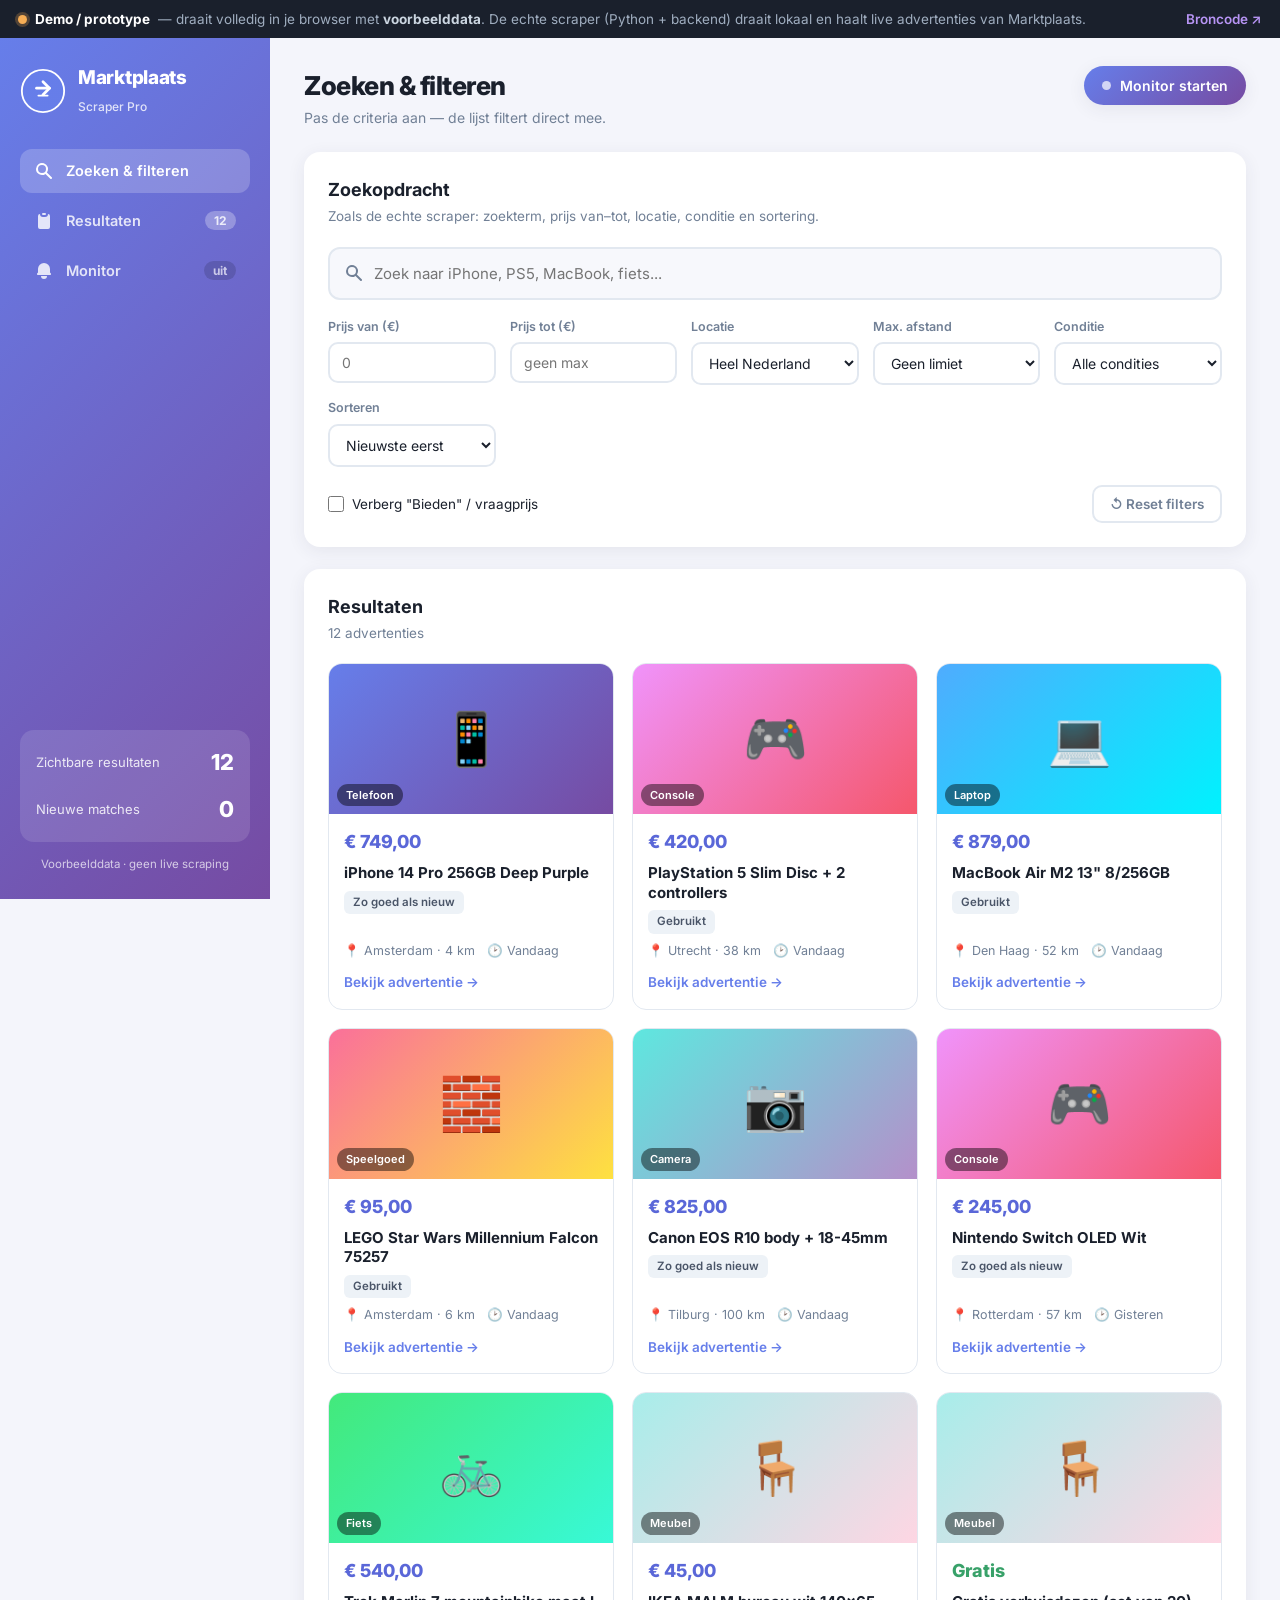
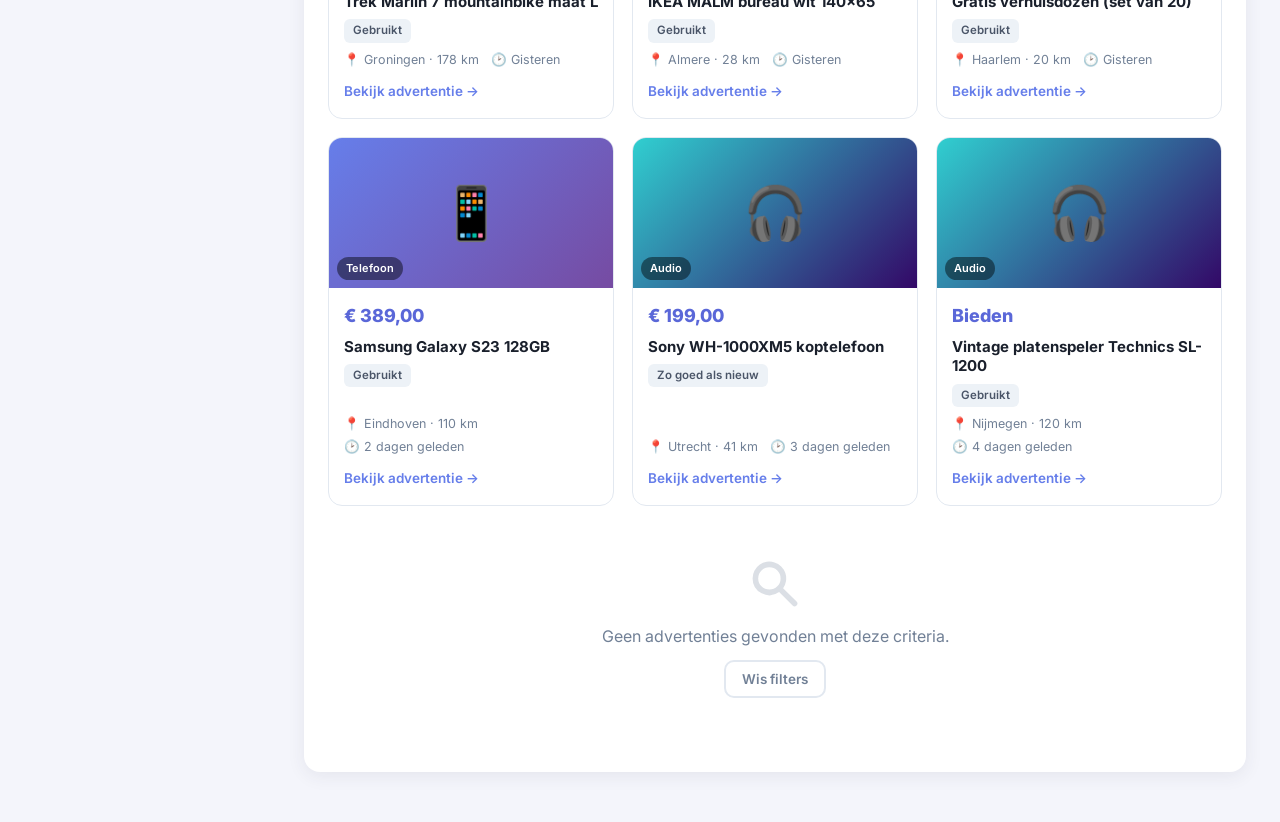
==== demo/index.html @ 2acb59a7 "demo update" ====
<!DOCTYPE html>
<html lang="nl">
<head>
  <meta charset="UTF-8" />
  <meta name="viewport" content="width=device-width, initial-scale=1.0" />
  <title>Marktplaats Scraper — Live Demo</title>
  <meta name="description" content="Interactieve demo van de Marktplaats Scraper: zoek, filter en krijg een melding bij een nieuwe match. Prototype met voorbeelddata." />
  <link rel="preconnect" href="https://fonts.googleapis.com" />
  <link rel="preconnect" href="https://fonts.gstatic.com" crossorigin />
  <link href="https://fonts.googleapis.com/css2?family=Inter:wght@400;500;600;700;800&display=swap" rel="stylesheet" />
  <link rel="stylesheet" href="styles.css" />
  <link rel="icon" href="data:image/svg+xml,%3Csvg xmlns='http://www.w3.org/2000/svg' viewBox='0 0 50 50'%3E%3Ccircle cx='25' cy='25' r='23' fill='%23667eea'/%3E%3Cpath d='M25 15l7 7-7 7M18 22h14' stroke='white' stroke-width='3' fill='none' stroke-linecap='round'/%3E%3C/svg%3E" />
</head>
<body>
  <!-- Eerlijke demo-banner -->
  <div class="demo-banner">
    <span class="demo-banner__dot"></span>
    <strong>Demo / prototype</strong>
    <span class="demo-banner__text">— draait volledig in je browser met <strong>voorbeelddata</strong>. De echte scraper (Python&nbsp;+&nbsp;backend) draait lokaal en haalt live advertenties van Marktplaats.</span>
    <a class="demo-banner__link" href="https://github.com/Rames321/MarktsplaatsScraper2" target="_blank" rel="noopener">Broncode ↗</a>
  </div>

  <div class="app">
    <!-- Sidebar -->
    <aside class="sidebar">
      <div class="sidebar-header">
        <div class="logo">
          <svg width="46" height="46" viewBox="0 0 50 50" fill="none" xmlns="http://www.w3.org/2000/svg" aria-hidden="true">
            <circle cx="25" cy="25" r="23" fill="url(#g)" stroke="white" stroke-width="2"/>
            <path d="M25 15L32 22L25 29" stroke="white" stroke-width="3" stroke-linecap="round" stroke-linejoin="round"/>
            <path d="M18 22H32" stroke="white" stroke-width="3" stroke-linecap="round"/>
            <path d="M20 30H30" stroke="white" stroke-width="2" stroke-linecap="round"/>
            <defs>
              <linearGradient id="g" x1="0" y1="0" x2="50" y2="50">
                <stop offset="0%" stop-color="#667eea"/>
                <stop offset="100%" stop-color="#764ba2"/>
              </linearGradient>
            </defs>
          </svg>
          <div class="logo-text">
            <h2>Marktplaats</h2>
            <span>Scraper Pro</span>
          </div>
        </div>
      </div>

      <nav class="sidebar-nav">
        <button class="nav-item active" data-scroll="search-panel">
          <svg width="20" height="20" viewBox="0 0 20 20" fill="currentColor"><path d="M8 4a4 4 0 100 8 4 4 0 000-8zM2 8a6 6 0 1110.89 3.476l4.817 4.817a1 1 0 01-1.414 1.414l-4.816-4.816A6 6 0 012 8z"/></svg>
          <span>Zoeken &amp; filteren</span>
        </button>
        <button class="nav-item" data-scroll="results-panel">
          <svg width="20" height="20" viewBox="0 0 20 20" fill="currentColor"><path d="M9 2a1 1 0 000 2h2a1 1 0 100-2H9z"/><path fill-rule="evenodd" d="M4 5a2 2 0 012-2 3 3 0 003 3h2a3 3 0 003-3 2 2 0 012 2v11a2 2 0 01-2 2H6a2 2 0 01-2-2V5z" clip-rule="evenodd"/></svg>
          <span>Resultaten</span>
          <span class="badge" id="navResultCount">0</span>
        </button>
        <button class="nav-item" id="monitorToggleBtn">
          <svg width="20" height="20" viewBox="0 0 20 20" fill="currentColor"><path d="M10 2a6 6 0 00-6 6v3.586l-.707.707A1 1 0 004 14h12a1 1 0 00.707-1.707L16 11.586V8a6 6 0 00-6-6zM10 18a3 3 0 01-3-3h6a3 3 0 01-3 3z"/></svg>
          <span>Monitor</span>
          <span class="badge badge--off" id="monitorStateBadge">uit</span>
        </button>
      </nav>

      <div class="sidebar-footer">
        <div class="stats-card">
          <div class="stat">
            <span class="stat-label">Zichtbare resultaten</span>
            <span class="stat-value" id="statVisible">0</span>
          </div>
          <div class="stat">
            <span class="stat-label">Nieuwe matches</span>
            <span class="stat-value" id="statNew">0</span>
          </div>
        </div>
        <p class="sidebar-note">Voorbeelddata · geen live scraping</p>
      </div>
    </aside>

    <!-- Main -->
    <main class="main-content">
      <header class="top-bar">
        <div>
          <h1>Zoeken &amp; filteren</h1>
          <p class="subtitle">Pas de criteria aan — de lijst filtert direct mee.</p>
        </div>
        <button class="monitor-pill" id="monitorPill">
          <span class="monitor-pill__dot"></span>
          <span id="monitorPillText">Monitor starten</span>
        </button>
      </header>

      <div class="content-wrapper">
        <!-- Filterpaneel -->
        <section class="panel" id="search-panel">
          <div class="panel-header">
            <h2>Zoekopdracht</h2>
            <p>Zoals de echte scraper: zoekterm, prijs van–tot, locatie, conditie en sortering.</p>
          </div>

          <div class="search-box">
            <svg class="search-icon" width="20" height="20" viewBox="0 0 20 20" fill="currentColor"><path d="M8 4a4 4 0 100 8 4 4 0 000-8zM2 8a6 6 0 1110.89 3.476l4.817 4.817a1 1 0 01-1.414 1.414l-4.816-4.816A6 6 0 012 8z"/></svg>
            <input type="text" id="searchTerm" placeholder="Zoek naar iPhone, PS5, MacBook, fiets..." autocomplete="off" />
            <button class="clear-search" id="clearSearch" title="Wis zoekterm" hidden>×</button>
          </div>

          <div class="filter-grid">
            <div class="filter-item">
              <label for="minPrice">Prijs van (€)</label>
              <input type="number" id="minPrice" placeholder="0" min="0" />
            </div>
            <div class="filter-item">
              <label for="maxPrice">Prijs tot (€)</label>
              <input type="number" id="maxPrice" placeholder="geen max" min="0" />
            </div>
            <div class="filter-item">
              <label for="location">Locatie</label>
              <select id="location">
                <option value="">Heel Nederland</option>
              </select>
            </div>
            <div class="filter-item">
              <label for="distance">Max. afstand</label>
              <select id="distance">
                <option value="">Geen limiet</option>
                <option value="10">Binnen 10 km</option>
                <option value="25">Binnen 25 km</option>
                <option value="50">Binnen 50 km</option>
                <option value="100">Binnen 100 km</option>
              </select>
            </div>
            <div class="filter-item">
              <label for="condition">Conditie</label>
              <select id="condition">
                <option value="">Alle condities</option>
                <option value="Nieuw">Nieuw</option>
                <option value="Zo goed als nieuw">Zo goed als nieuw</option>
                <option value="Gebruikt">Gebruikt</option>
              </select>
            </div>
            <div class="filter-item">
              <label for="sortBy">Sorteren</label>
              <select id="sortBy">
                <option value="date">Nieuwste eerst</option>
                <option value="price-asc">Prijs (laag → hoog)</option>
                <option value="price-desc">Prijs (hoog → laag)</option>
                <option value="distance">Dichtstbijzijnd</option>
              </select>
            </div>
          </div>

          <div class="filter-actions">
            <label class="checkbox">
              <input type="checkbox" id="excludeBidding" />
              <span>Verberg "Bieden" / vraagprijs</span>
            </label>
            <button class="reset-btn" id="resetFilters">↺ Reset filters</button>
          </div>
        </section>

        <!-- Resultaten -->
        <section class="panel" id="results-panel">
          <div class="panel-header results-header">
            <div>
              <h2>Resultaten</h2>
              <p id="resultSummary">—</p>
            </div>
            <div class="active-filters" id="activeFilters"></div>
          </div>

          <div class="results-grid" id="resultsGrid"></div>

          <div class="empty-state" id="emptyState" hidden>
            <svg width="56" height="56" viewBox="0 0 20 20" fill="currentColor" opacity="0.25"><path d="M8 4a4 4 0 100 8 4 4 0 000-8zM2 8a6 6 0 1110.89 3.476l4.817 4.817a1 1 0 01-1.414 1.414l-4.816-4.816A6 6 0 012 8z"/></svg>
            <p>Geen advertenties gevonden met deze criteria.</p>
            <button class="reset-btn" id="emptyReset">Wis filters</button>
          </div>
        </section>
      </div>
    </main>
  </div>

  <!-- Toast container voor "nieuwe match"-meldingen -->
  <div class="toast-stack" id="toastStack" aria-live="polite"></div>

  <script src="data.js"></script>
  <script src="app.js"></script>
</body>
</html>
---- demo/styles.css ----
/* ===========================================================================
   Marktplaats Scraper — demo styling
   Huisstijl overgenomen van de echte React-app: paarse gradient #667eea→#764ba2,
   sidebar-layout, kaarten met zachte schaduw.
   =========================================================================== */

:root {
  --grad: linear-gradient(135deg, #667eea 0%, #764ba2 100%);
  --purple: #667eea;
  --purple-dark: #5a67d8;
  --ink: #1a202c;
  --muted: #718096;
  --line: #e2e8f0;
  --bg: #f4f5fb;
  --card: #ffffff;
  --green: #38a169;
  --shadow: 0 4px 18px rgba(45, 55, 72, 0.08);
  --shadow-lg: 0 12px 34px rgba(45, 55, 72, 0.16);
  --radius: 16px;
}

* { box-sizing: border-box; margin: 0; padding: 0; }

body {
  font-family: 'Inter', system-ui, -apple-system, sans-serif;
  background: var(--bg);
  color: var(--ink);
  line-height: 1.5;
  -webkit-font-smoothing: antialiased;
}

/* ---- Demo banner ---- */
.demo-banner {
  display: flex;
  align-items: center;
  gap: 8px;
  flex-wrap: wrap;
  padding: 9px 18px;
  font-size: 13.5px;
  background: #1a202c;
  color: #e2e8f0;
}
.demo-banner strong { color: #fff; }
.demo-banner__text { color: #a0aec0; }
.demo-banner__text strong { color: #cbd5e0; }
.demo-banner__dot {
  width: 9px; height: 9px; border-radius: 50%;
  background: #f6ad55;
  box-shadow: 0 0 0 3px rgba(246, 173, 85, 0.25);
  flex-shrink: 0;
}
.demo-banner__link {
  margin-left: auto;
  color: #b794f4;
  text-decoration: none;
  font-weight: 600;
  white-space: nowrap;
}
.demo-banner__link:hover { text-decoration: underline; }

/* ---- App layout ---- */
.app {
  display: grid;
  grid-template-columns: 270px 1fr;
  min-height: calc(100vh - 39px);
}

/* ---- Sidebar ---- */
.sidebar {
  background: var(--grad);
  color: #fff;
  padding: 26px 20px;
  display: flex;
  flex-direction: column;
  position: sticky;
  top: 0;
  height: calc(100vh - 39px);
}
.sidebar-header { margin-bottom: 32px; }
.logo { display: flex; align-items: center; gap: 12px; }
.logo-text h2 { font-size: 19px; font-weight: 800; letter-spacing: -0.3px; }
.logo-text span { font-size: 12px; opacity: 0.8; font-weight: 500; }

.sidebar-nav { display: flex; flex-direction: column; gap: 6px; }
.nav-item {
  display: flex;
  align-items: center;
  gap: 12px;
  width: 100%;
  padding: 12px 14px;
  border: none;
  border-radius: 12px;
  background: transparent;
  color: rgba(255, 255, 255, 0.82);
  font-size: 14.5px;
  font-weight: 600;
  font-family: inherit;
  cursor: pointer;
  text-align: left;
  transition: background 0.15s, color 0.15s;
}
.nav-item:hover { background: rgba(255, 255, 255, 0.12); color: #fff; }
.nav-item.active { background: rgba(255, 255, 255, 0.2); color: #fff; }
.nav-item span:nth-child(2) { flex: 1; }
.badge {
  background: rgba(255, 255, 255, 0.28);
  border-radius: 999px;
  padding: 2px 9px;
  font-size: 12px;
  font-weight: 700;
  min-width: 22px;
  text-align: center;
}
.badge--off { background: rgba(0, 0, 0, 0.18); opacity: 0.8; }
.nav-item.monitor-on .badge { background: var(--green); }

.sidebar-footer { margin-top: auto; padding-top: 24px; }
.stats-card {
  background: rgba(255, 255, 255, 0.12);
  border-radius: 14px;
  padding: 16px;
  display: flex;
  flex-direction: column;
  gap: 14px;
}
.stat { display: flex; justify-content: space-between; align-items: center; }
.stat-label { font-size: 13px; opacity: 0.85; }
.stat-value { font-size: 22px; font-weight: 800; }
.sidebar-note {
  margin-top: 14px;
  font-size: 11.5px;
  opacity: 0.7;
  text-align: center;
}

/* ---- Main ---- */
.main-content { padding: 28px 34px 50px; max-width: 1180px; }
.top-bar {
  display: flex;
  justify-content: space-between;
  align-items: flex-start;
  gap: 16px;
  margin-bottom: 24px;
}
.top-bar h1 { font-size: 26px; font-weight: 800; letter-spacing: -0.5px; }
.subtitle { color: var(--muted); font-size: 14px; margin-top: 2px; }

.monitor-pill {
  display: inline-flex;
  align-items: center;
  gap: 9px;
  padding: 11px 18px;
  border: none;
  border-radius: 999px;
  background: var(--grad);
  color: #fff;
  font-family: inherit;
  font-size: 14px;
  font-weight: 600;
  cursor: pointer;
  box-shadow: var(--shadow);
  transition: transform 0.12s, box-shadow 0.15s;
  white-space: nowrap;
}
.monitor-pill:hover { transform: translateY(-1px); box-shadow: var(--shadow-lg); }
.monitor-pill__dot {
  width: 9px; height: 9px; border-radius: 50%;
  background: #fff; opacity: 0.7;
}
.monitor-pill.on { background: var(--green); }
.monitor-pill.on .monitor-pill__dot {
  opacity: 1;
  animation: pulse 1.6s infinite;
}
@keyframes pulse {
  0%, 100% { box-shadow: 0 0 0 0 rgba(255, 255, 255, 0.7); }
  50% { box-shadow: 0 0 0 7px rgba(255, 255, 255, 0); }
}

.content-wrapper { display: flex; flex-direction: column; gap: 22px; }

/* ---- Panels ---- */
.panel {
  background: var(--card);
  border-radius: var(--radius);
  padding: 24px;
  box-shadow: var(--shadow);
}
.panel-header { margin-bottom: 20px; }
.panel-header h2 { font-size: 18px; font-weight: 700; }
.panel-header p { color: var(--muted); font-size: 13.5px; margin-top: 3px; }

/* ---- Search box ---- */
.search-box {
  display: flex;
  align-items: center;
  gap: 10px;
  background: #f7f8fc;
  border: 2px solid var(--line);
  border-radius: 12px;
  padding: 4px 14px;
  margin-bottom: 18px;
  transition: border-color 0.15s, box-shadow 0.15s;
}
.search-box:focus-within {
  border-color: var(--purple);
  box-shadow: 0 0 0 4px rgba(102, 126, 234, 0.12);
}
.search-icon { color: var(--muted); flex-shrink: 0; }
.search-box input {
  flex: 1;
  border: none;
  background: transparent;
  font-family: inherit;
  font-size: 15px;
  padding: 11px 0;
  outline: none;
  color: var(--ink);
}
.clear-search {
  border: none;
  background: var(--line);
  color: var(--muted);
  width: 24px; height: 24px;
  border-radius: 50%;
  font-size: 17px;
  line-height: 1;
  cursor: pointer;
}
.clear-search:hover { background: #cbd5e0; }

/* ---- Filter grid ---- */
.filter-grid {
  display: grid;
  grid-template-columns: repeat(auto-fit, minmax(160px, 1fr));
  gap: 14px;
}
.filter-item { display: flex; flex-direction: column; gap: 6px; }
.filter-item label {
  font-size: 12.5px;
  font-weight: 600;
  color: var(--muted);
}
.filter-item input,
.filter-item select {
  border: 2px solid var(--line);
  border-radius: 10px;
  padding: 10px 12px;
  font-family: inherit;
  font-size: 14px;
  color: var(--ink);
  background: #fff;
  outline: none;
  transition: border-color 0.15s, box-shadow 0.15s;
}
.filter-item input:focus,
.filter-item select:focus {
  border-color: var(--purple);
  box-shadow: 0 0 0 4px rgba(102, 126, 234, 0.12);
}

.filter-actions {
  display: flex;
  justify-content: space-between;
  align-items: center;
  gap: 14px;
  margin-top: 18px;
  flex-wrap: wrap;
}
.checkbox {
  display: inline-flex;
  align-items: center;
  gap: 8px;
  font-size: 13.5px;
  color: var(--ink);
  cursor: pointer;
}
.checkbox input { width: 16px; height: 16px; accent-color: var(--purple); cursor: pointer; }
.reset-btn {
  border: 2px solid var(--line);
  background: #fff;
  color: var(--muted);
  font-family: inherit;
  font-size: 13.5px;
  font-weight: 600;
  padding: 9px 16px;
  border-radius: 10px;
  cursor: pointer;
  transition: border-color 0.15s, color 0.15s;
}
.reset-btn:hover { border-color: var(--purple); color: var(--purple); }

/* ---- Results header ---- */
.results-header {
  display: flex;
  justify-content: space-between;
  align-items: flex-start;
  gap: 16px;
  flex-wrap: wrap;
}
.active-filters { display: flex; flex-wrap: wrap; gap: 7px; }
.filter-tag {
  display: inline-flex;
  align-items: center;
  gap: 6px;
  background: rgba(102, 126, 234, 0.12);
  color: var(--purple-dark);
  border-radius: 999px;
  padding: 5px 12px;
  font-size: 12.5px;
  font-weight: 600;
}

/* ---- Results grid ---- */
.results-grid {
  display: grid;
  grid-template-columns: repeat(auto-fill, minmax(250px, 1fr));
  gap: 18px;
}
.result-card {
  border: 1px solid var(--line);
  border-radius: 14px;
  overflow: hidden;
  background: #fff;
  display: flex;
  flex-direction: column;
  transition: transform 0.15s, box-shadow 0.15s, border-color 0.15s;
  animation: cardIn 0.3s ease both;
}
.result-card:hover {
  transform: translateY(-3px);
  box-shadow: var(--shadow-lg);
  border-color: transparent;
}
@keyframes cardIn {
  from { opacity: 0; transform: translateY(8px); }
  to { opacity: 1; transform: translateY(0); }
}
.result-thumb {
  height: 150px;
  display: flex;
  align-items: center;
  justify-content: center;
  font-size: 52px;
  position: relative;
}
.result-thumb .cat-label {
  position: absolute;
  bottom: 8px; left: 8px;
  background: rgba(0, 0, 0, 0.45);
  color: #fff;
  font-size: 11px;
  font-weight: 600;
  padding: 3px 9px;
  border-radius: 999px;
  text-transform: capitalize;
  backdrop-filter: blur(2px);
}
.new-flag {
  position: absolute;
  top: 8px; right: 8px;
  background: var(--green);
  color: #fff;
  font-size: 11px;
  font-weight: 700;
  padding: 4px 10px;
  border-radius: 999px;
  box-shadow: 0 2px 8px rgba(56, 161, 105, 0.4);
}
.result-body { padding: 14px 15px 16px; display: flex; flex-direction: column; gap: 8px; flex: 1; }
.result-title {
  font-size: 15px;
  font-weight: 700;
  line-height: 1.3;
  display: -webkit-box;
  -webkit-line-clamp: 2;
  -webkit-box-orient: vertical;
  overflow: hidden;
}
.result-price {
  font-size: 18px;
  font-weight: 800;
  color: var(--purple-dark);
}
.result-price.free { color: var(--green); }
.result-meta {
  display: flex;
  flex-wrap: wrap;
  gap: 4px 12px;
  font-size: 12.5px;
  color: var(--muted);
  margin-top: auto;
}
.result-meta span { display: inline-flex; align-items: center; gap: 4px; }
.result-cond {
  align-self: flex-start;
  font-size: 11.5px;
  font-weight: 600;
  color: #4a5568;
  background: #edf2f7;
  padding: 3px 9px;
  border-radius: 6px;
}
.result-link {
  margin-top: 4px;
  font-size: 13.5px;
  font-weight: 600;
  color: var(--purple);
  text-decoration: none;
}
.result-link:hover { text-decoration: underline; }

/* ---- Empty state ---- */
.empty-state {
  display: flex;
  flex-direction: column;
  align-items: center;
  gap: 12px;
  padding: 50px 20px;
  text-align: center;
  color: var(--muted);
}

/* ---- Toast ---- */
.toast-stack {
  position: fixed;
  bottom: 24px;
  right: 24px;
  display: flex;
  flex-direction: column;
  gap: 12px;
  z-index: 1000;
  max-width: 360px;
}
.toast {
  display: flex;
  gap: 12px;
  background: #fff;
  border-radius: 14px;
  box-shadow: var(--shadow-lg);
  padding: 14px 16px;
  border-left: 4px solid var(--green);
  animation: toastIn 0.4s cubic-bezier(0.16, 1, 0.3, 1) both;
}
.toast.leaving { animation: toastOut 0.3s ease forwards; }
@keyframes toastIn {
  from { opacity: 0; transform: translateX(40px) scale(0.95); }
  to { opacity: 1; transform: translateX(0) scale(1); }
}
@keyframes toastOut {
  to { opacity: 0; transform: translateX(40px); }
}
.toast__icon {
  width: 38px; height: 38px;
  border-radius: 10px;
  background: rgba(56, 161, 105, 0.14);
  display: flex;
  align-items: center;
  justify-content: center;
  font-size: 20px;
  flex-shrink: 0;
}
.toast__body { flex: 1; min-width: 0; }
.toast__title { font-size: 13px; font-weight: 700; color: var(--green); }
.toast__listing { font-size: 14px; font-weight: 600; margin: 2px 0 1px; }
.toast__listing.clip {
  display: -webkit-box; -webkit-line-clamp: 1; -webkit-box-orient: vertical; overflow: hidden;
}
.toast__meta { font-size: 12.5px; color: var(--muted); }
.toast__close {
  border: none; background: transparent;
  color: var(--muted); font-size: 18px;
  cursor: pointer; align-self: flex-start;
  line-height: 1;
}

/* ---- Responsive ---- */
@media (max-width: 880px) {
  .app { grid-template-columns: 1fr; }
  .sidebar {
    position: static;
    height: auto;
    flex-direction: row;
    align-items: center;
    flex-wrap: wrap;
    gap: 12px 24px;
    padding: 16px 20px;
  }
  .sidebar-header { margin-bottom: 0; }
  .sidebar-nav { flex-direction: row; flex-wrap: wrap; gap: 6px; }
  .nav-item span:nth-child(2) { flex: none; }
  .sidebar-footer { display: none; }
  .main-content { padding: 22px 18px 40px; }
  .top-bar { flex-direction: column; }
  .toast-stack { left: 16px; right: 16px; max-width: none; bottom: 16px; }
}
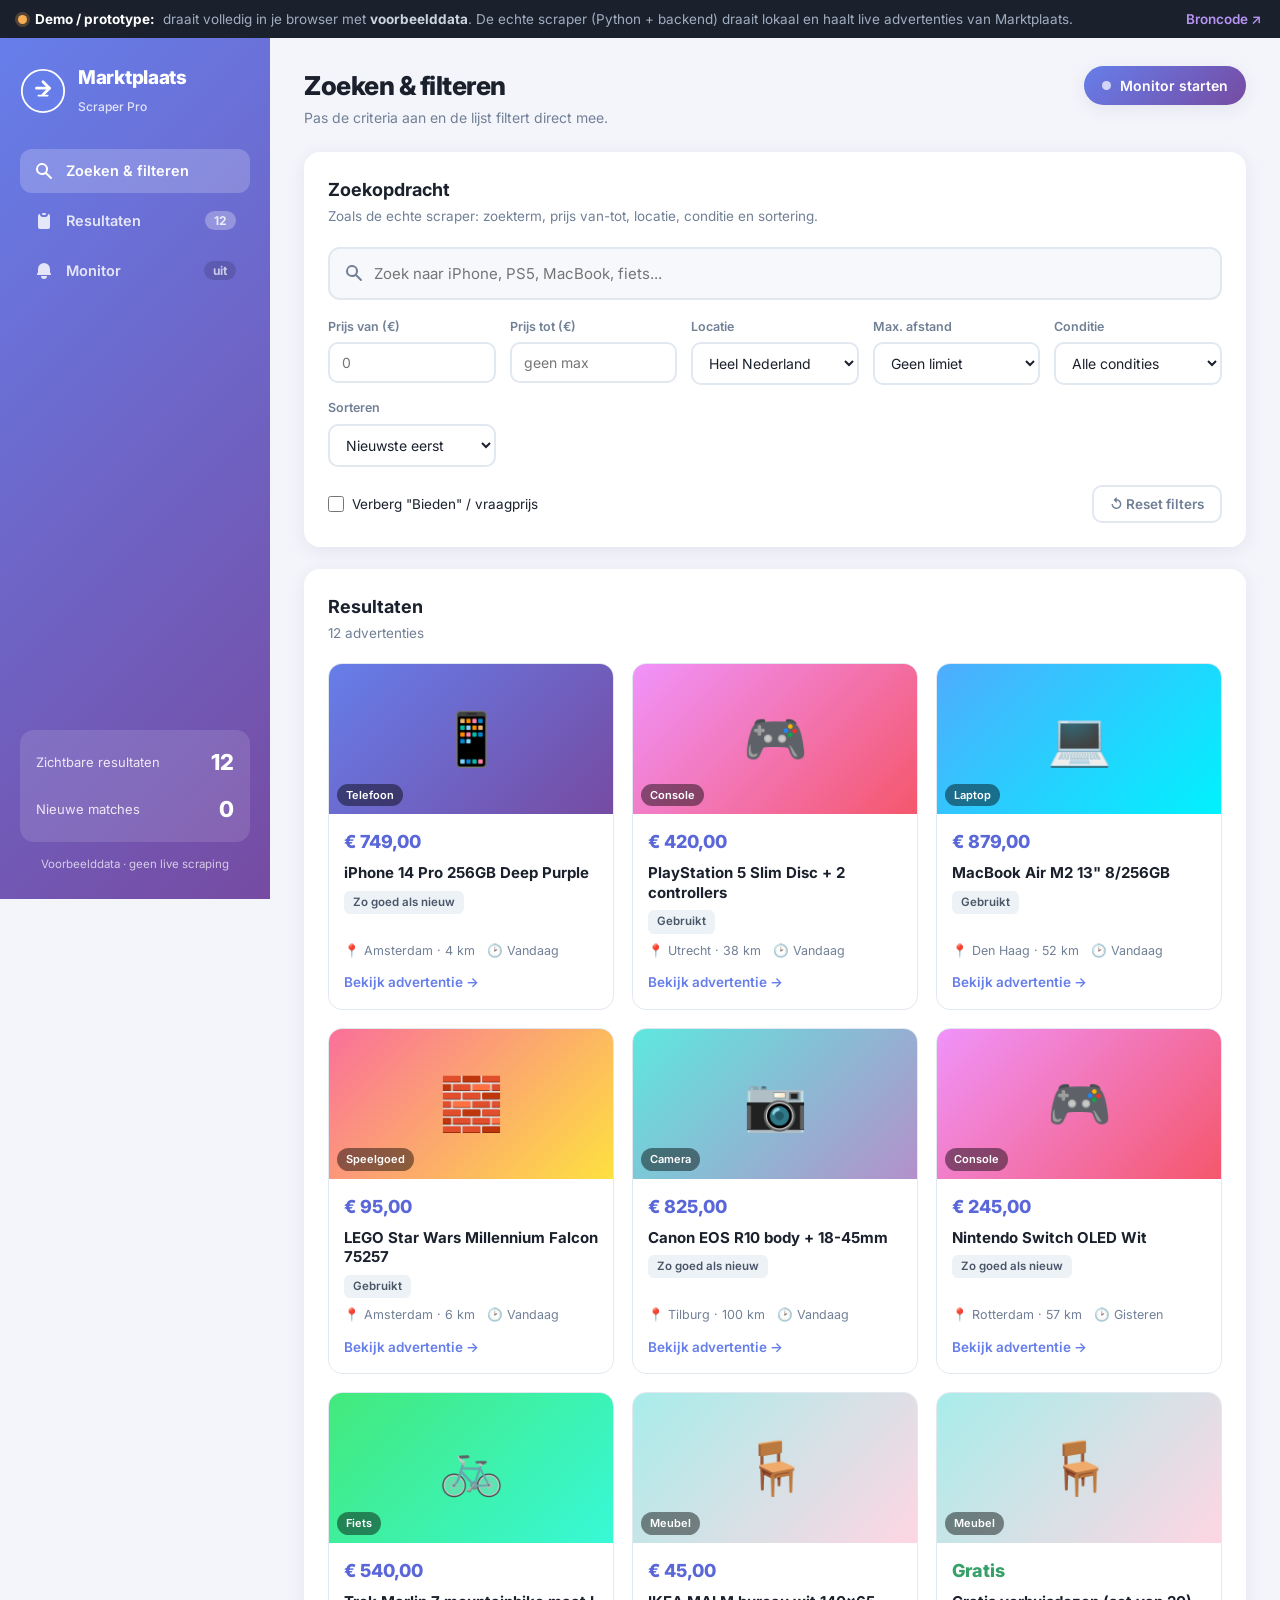
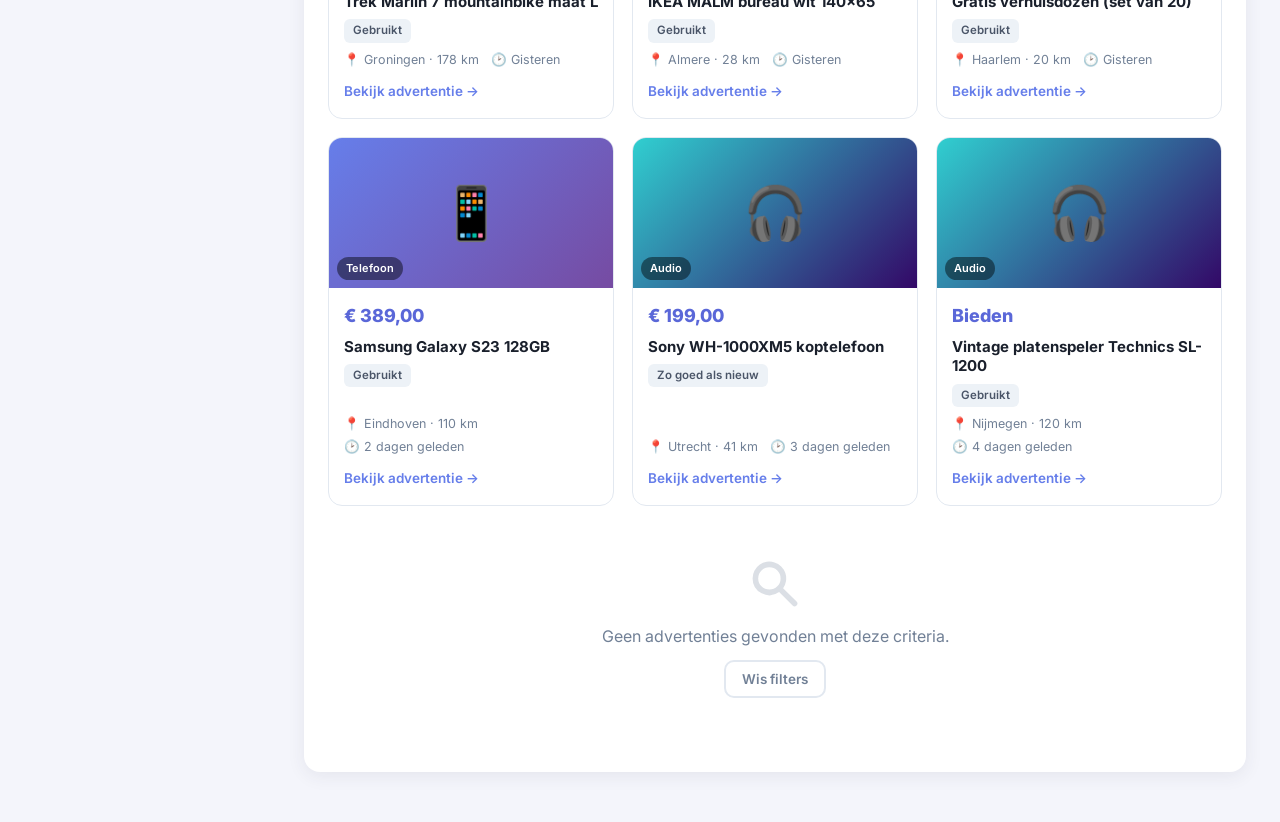
==== commit 380daac0: "dashes" ====
--- a/demo/index.html
+++ b/demo/index.html
@@ -3,7 +3,7 @@
 <head>
   <meta charset="UTF-8" />
   <meta name="viewport" content="width=device-width, initial-scale=1.0" />
-  <title>Marktplaats Scraper — Live Demo</title>
+  <title>Marktplaats Scraper | Live Demo</title>
   <meta name="description" content="Interactieve demo van de Marktplaats Scraper: zoek, filter en krijg een melding bij een nieuwe match. Prototype met voorbeelddata." />
   <link rel="preconnect" href="https://fonts.googleapis.com" />
   <link rel="preconnect" href="https://fonts.gstatic.com" crossorigin />
@@ -15,8 +15,8 @@
   <!-- Eerlijke demo-banner -->
   <div class="demo-banner">
     <span class="demo-banner__dot"></span>
-    <strong>Demo / prototype</strong>
-    <span class="demo-banner__text">— draait volledig in je browser met <strong>voorbeelddata</strong>. De echte scraper (Python&nbsp;+&nbsp;backend) draait lokaal en haalt live advertenties van Marktplaats.</span>
+    <strong>Demo / prototype:</strong>
+    <span class="demo-banner__text">draait volledig in je browser met <strong>voorbeelddata</strong>. De echte scraper (Python&nbsp;+&nbsp;backend) draait lokaal en haalt live advertenties van Marktplaats.</span>
     <a class="demo-banner__link" href="https://github.com/Rames321/MarktsplaatsScraper2" target="_blank" rel="noopener">Broncode ↗</a>
   </div>
 
@@ -81,7 +81,7 @@
       <header class="top-bar">
         <div>
           <h1>Zoeken &amp; filteren</h1>
-          <p class="subtitle">Pas de criteria aan — de lijst filtert direct mee.</p>
+          <p class="subtitle">Pas de criteria aan en de lijst filtert direct mee.</p>
         </div>
         <button class="monitor-pill" id="monitorPill">
           <span class="monitor-pill__dot"></span>
@@ -94,7 +94,7 @@
         <section class="panel" id="search-panel">
           <div class="panel-header">
             <h2>Zoekopdracht</h2>
-            <p>Zoals de echte scraper: zoekterm, prijs van–tot, locatie, conditie en sortering.</p>
+            <p>Zoals de echte scraper: zoekterm, prijs van-tot, locatie, conditie en sortering.</p>
           </div>
 
           <div class="search-box">
@@ -162,7 +162,7 @@
           <div class="panel-header results-header">
             <div>
               <h2>Resultaten</h2>
-              <p id="resultSummary">—</p>
+              <p id="resultSummary">Resultaten laden...</p>
             </div>
             <div class="active-filters" id="activeFilters"></div>
           </div>
--- a/demo/styles.css
+++ b/demo/styles.css
@@ -1,5 +1,5 @@
 /* ===========================================================================
-   Marktplaats Scraper — demo styling
+   Marktplaats Scraper demo styling
    Huisstijl overgenomen van de echte React-app: paarse gradient #667eea→#764ba2,
    sidebar-layout, kaarten met zachte schaduw.
    =========================================================================== */
